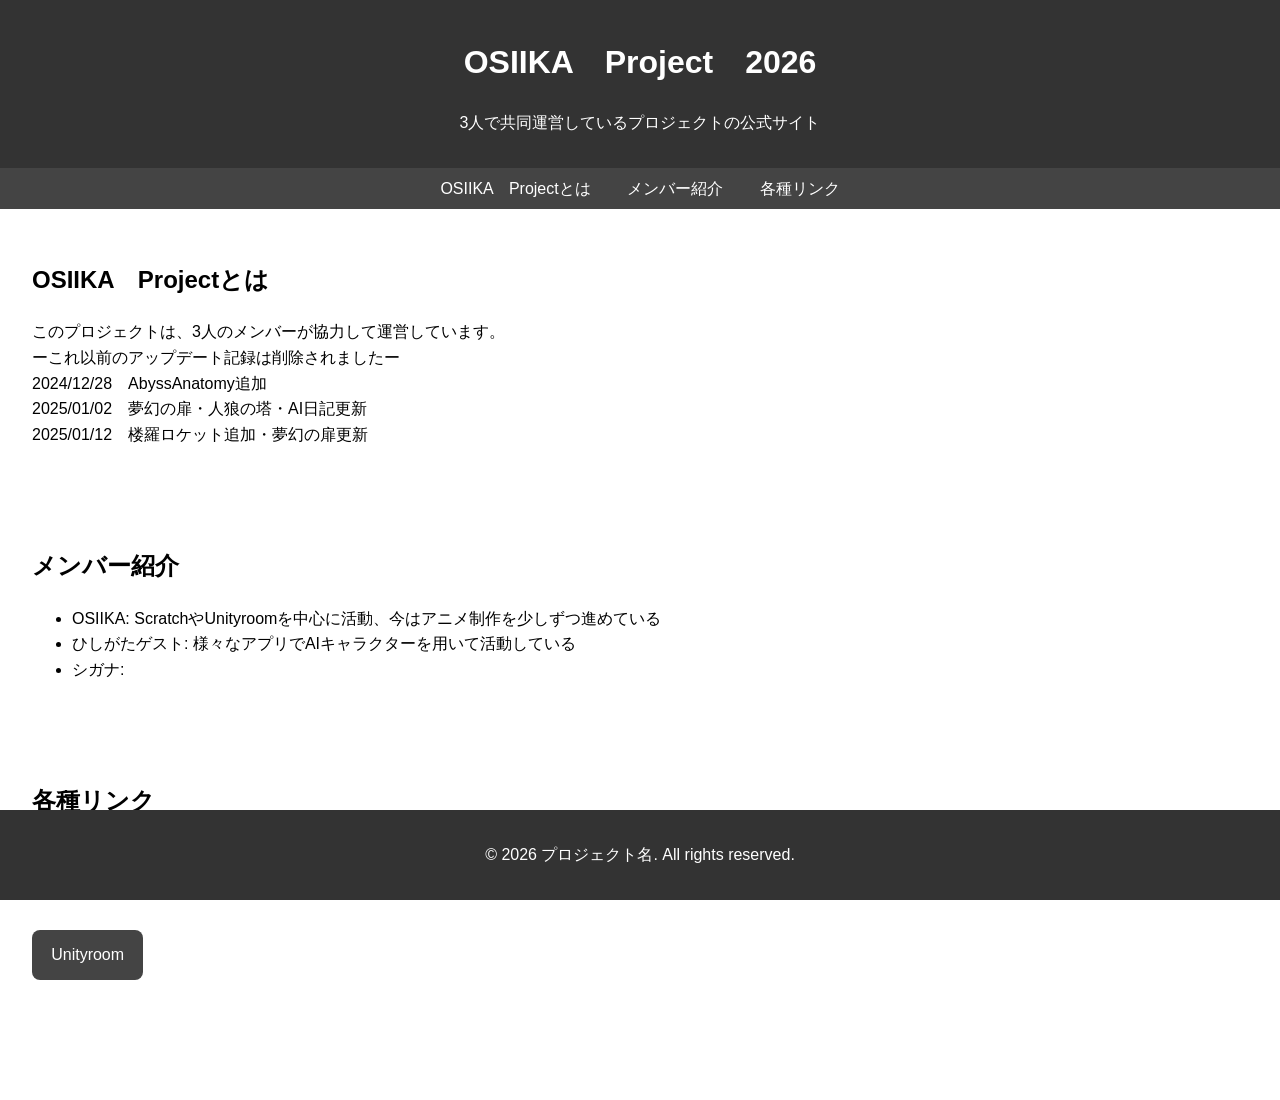
==== index.html @ 26330e9c "Initial commit" ====
<!DOCTYPE html>
<html lang="ja">
<head>
    <meta charset="UTF-8">
    <meta name="viewport" content="width=device-width, initial-scale=1.0">
    <title>プロジェクトサイト</title>
    <link rel="stylesheet" href="stylesheet.css">
</head>
<body>
    <header>
        <h1>OSIIKA　Project　2026</h1>
        <p>3人で共同運営しているプロジェクトの公式サイト</p>
    </header>
    <nav>
        <a href="#about">OSIIKA　Projectとは</a>
        <a href="#members">メンバー紹介</a>
        <a href="#contact">各種リンク</a>
    </nav>
    <section id="about">
        <h2>OSIIKA　Projectとは</h2>
        <p>
            このプロジェクトは、3人のメンバーが協力して運営しています。<br>
            ーこれ以前のアップデート記録は削除されましたー<br>
            2024/12/28　AbyssAnatomy追加<br>
            2025/01/02　夢幻の扉・人狼の塔・AI日記更新<br>
            2025/01/12　楼羅ロケット追加・夢幻の扉更新<br>
        </p>
    </section>
    <section id="members">
        <h2>メンバー紹介</h2>
        <ul>
            <li>OSIIKA: ScratchやUnityroomを中心に活動、今はアニメ制作を少しずつ進めている</li>
            <li>ひしがたゲスト: 様々なアプリでAIキャラクターを用いて活動している</li>
            <li>シガナ: </li>
        </ul>
    </section>
    <section id="contact">
        <h2>各種リンク</h2>
        <p><a class="button-link" href="https://scratch.mit.edu/users/OSIIKA/" target="_blank" rel="noopener noreferrer">Scratch</a></p>
        <p><a class="button-link" href="https://www.unityroom.com/users/1qnpyg8ecboda50slzih" target="_blank" rel="noopener noreferrer">Unityroom</a></p>
    </section>
    <footer>
        <p>&copy; 2026 プロジェクト名. All rights reserved.</p>
    </footer>
</body>
</html>
---- stylesheet.css ----
body {
    font-family: Arial, sans-serif;
    line-height: 1.6;
    margin: 0;
    padding: 0 0 4rem 0;
}
header {
    background: #333;
    color: #fff;
    padding: 1rem 0;
    text-align: center;
}
nav {
    background: #444;
    color: #fff;
    padding: 0.5rem;
    text-align: center;
}
nav a {
    color: #fff;
    margin: 0 1rem;
    text-decoration: none;
}
section {
    padding: 2rem;
}
.button-link {
    display: inline-block;
    background: #444;
    color: #fff;
    padding: 0.75rem 1.2rem;
    border-radius: 0.5rem;
    text-decoration: none;
    margin: 0.5rem 0;
    transition: background 0.2s ease, transform 0.2s ease;
}
.button-link:hover,
.button-link:focus {
    background: #666;
    transform: translateY(-1px);
}
footer {
    background: #333;
    color: #fff;
    text-align: center;
    padding: 1rem 0;
    position: fixed;
    bottom: 0;
    width: 100%;
}
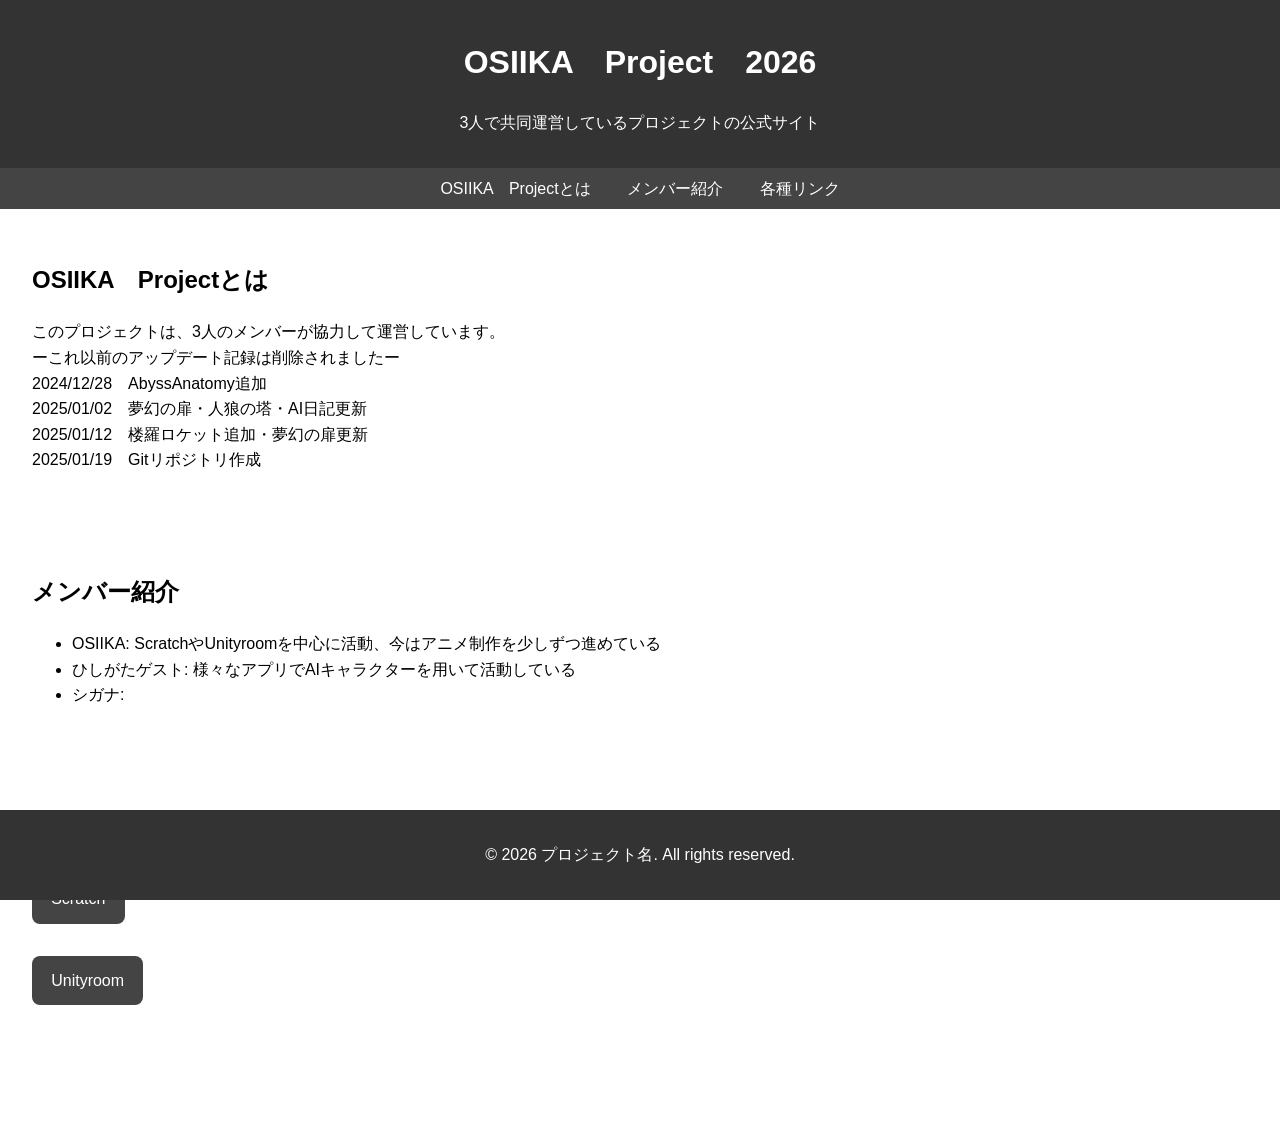
==== commit d1acb9eb: "Update index.html" ====
--- a/index.html
+++ b/index.html
@@ -24,6 +24,7 @@
             2024/12/28　AbyssAnatomy追加<br>
             2025/01/02　夢幻の扉・人狼の塔・AI日記更新<br>
             2025/01/12　楼羅ロケット追加・夢幻の扉更新<br>
+            2025/01/19　Gitリポジトリ作成<br>
         </p>
     </section>
     <section id="members">
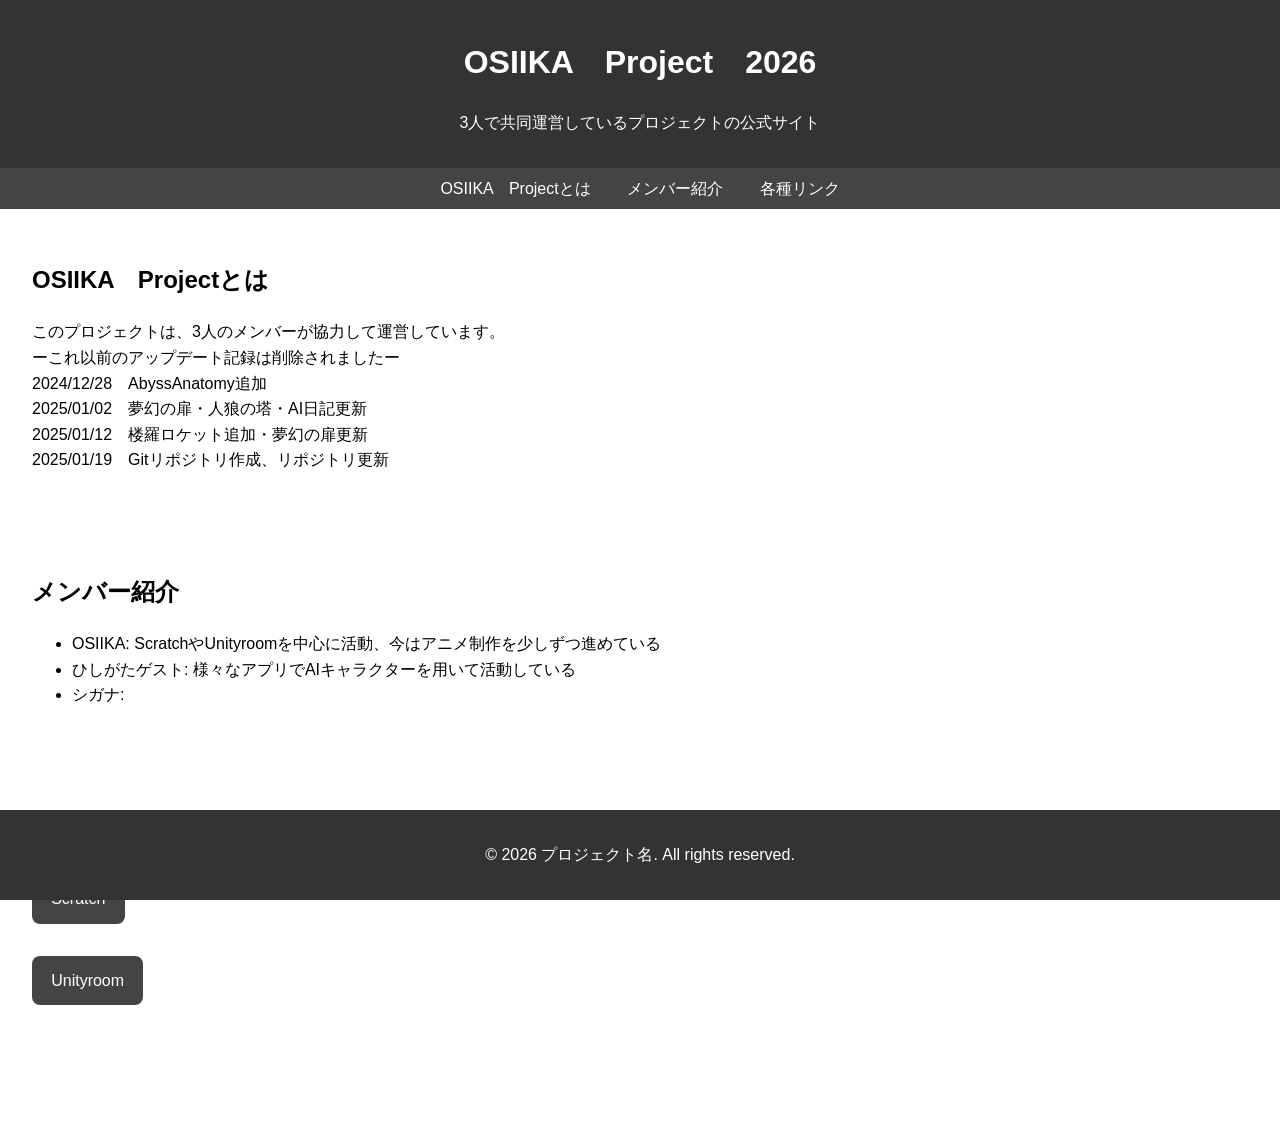
==== commit 1a2de378: "Update index.html" ====
--- a/index.html
+++ b/index.html
@@ -24,7 +24,7 @@
             2024/12/28　AbyssAnatomy追加<br>
             2025/01/02　夢幻の扉・人狼の塔・AI日記更新<br>
             2025/01/12　楼羅ロケット追加・夢幻の扉更新<br>
-            2025/01/19　Gitリポジトリ作成<br>
+            2025/01/19　Gitリポジトリ作成、リポジトリ更新<br>
         </p>
     </section>
     <section id="members">
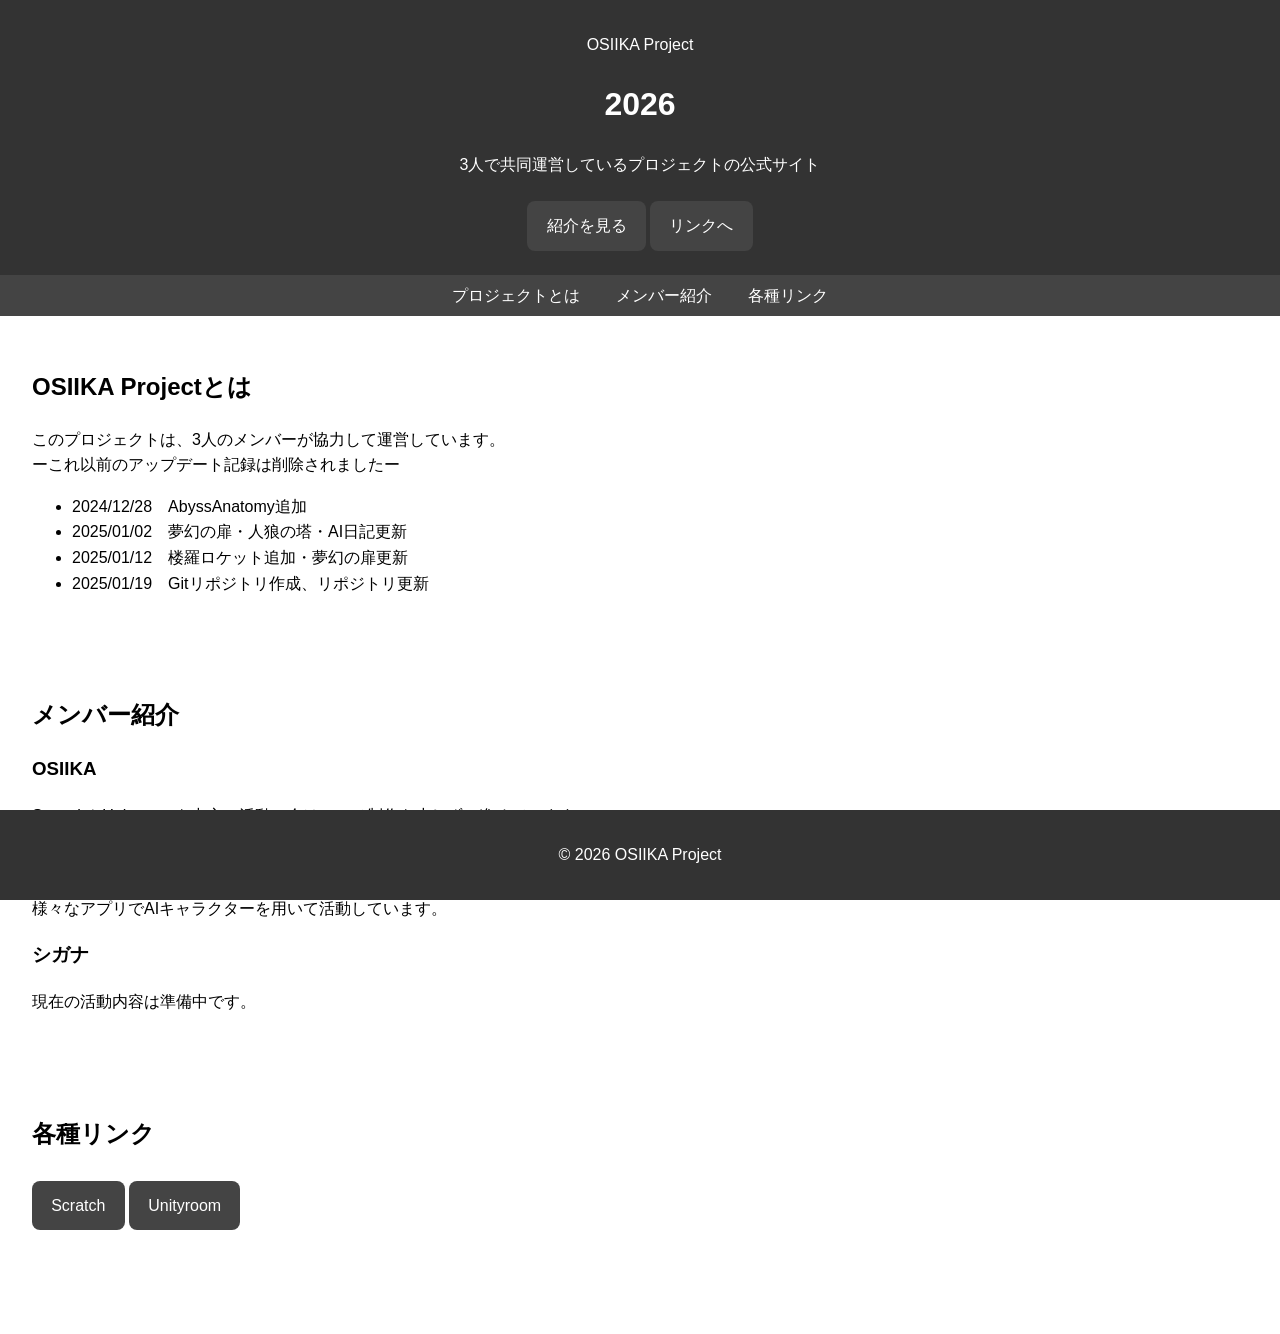
==== commit 423bddbe: "Update index.html" ====
--- a/index.html
+++ b/index.html
@@ -3,45 +3,72 @@
 <head>
     <meta charset="UTF-8">
     <meta name="viewport" content="width=device-width, initial-scale=1.0">
-    <title>プロジェクトサイト</title>
+    <title>OSIIKA Project 2026</title>
     <link rel="stylesheet" href="stylesheet.css">
 </head>
 <body>
-    <header>
-        <h1>OSIIKA　Project　2026</h1>
-        <p>3人で共同運営しているプロジェクトの公式サイト</p>
+    <header class="hero">
+        <div class="hero-content">
+            <p class="eyebrow">OSIIKA Project</p>
+            <h1>2026</h1>
+            <p>3人で共同運営しているプロジェクトの公式サイト</p>
+            <div class="hero-buttons">
+                <a class="button-link" href="#about">紹介を見る</a>
+                <a class="button-link button-secondary" href="#contact">リンクへ</a>
+            </div>
+        </div>
     </header>
-    <nav>
-        <a href="#about">OSIIKA　Projectとは</a>
+
+    <nav class="page-nav">
+        <a href="#about">プロジェクトとは</a>
         <a href="#members">メンバー紹介</a>
         <a href="#contact">各種リンク</a>
     </nav>
-    <section id="about">
-        <h2>OSIIKA　Projectとは</h2>
-        <p>
-            このプロジェクトは、3人のメンバーが協力して運営しています。<br>
-            ーこれ以前のアップデート記録は削除されましたー<br>
-            2024/12/28　AbyssAnatomy追加<br>
-            2025/01/02　夢幻の扉・人狼の塔・AI日記更新<br>
-            2025/01/12　楼羅ロケット追加・夢幻の扉更新<br>
-            2025/01/19　Gitリポジトリ作成、リポジトリ更新<br>
-        </p>
-    </section>
-    <section id="members">
-        <h2>メンバー紹介</h2>
-        <ul>
-            <li>OSIIKA: ScratchやUnityroomを中心に活動、今はアニメ制作を少しずつ進めている</li>
-            <li>ひしがたゲスト: 様々なアプリでAIキャラクターを用いて活動している</li>
-            <li>シガナ: </li>
-        </ul>
-    </section>
-    <section id="contact">
-        <h2>各種リンク</h2>
-        <p><a class="button-link" href="https://scratch.mit.edu/users/OSIIKA/" target="_blank" rel="noopener noreferrer">Scratch</a></p>
-        <p><a class="button-link" href="https://www.unityroom.com/users/1qnpyg8ecboda50slzih" target="_blank" rel="noopener noreferrer">Unityroom</a></p>
-    </section>
+
+    <main class="container">
+        <section id="about" class="section-card">
+            <h2>OSIIKA Projectとは</h2>
+            <p>
+                このプロジェクトは、3人のメンバーが協力して運営しています。<br>
+                ーこれ以前のアップデート記録は削除されましたー
+            </p>
+            <ul class="update-list">
+                <li>2024/12/28　AbyssAnatomy追加</li>
+                <li>2025/01/02　夢幻の扉・人狼の塔・AI日記更新</li>
+                <li>2025/01/12　楼羅ロケット追加・夢幻の扉更新</li>
+                <li>2025/01/19　Gitリポジトリ作成、リポジトリ更新</li>
+            </ul>
+        </section>
+
+        <section id="members" class="section-card">
+            <h2>メンバー紹介</h2>
+            <div class="card-grid">
+                <article class="card">
+                    <h3>OSIIKA</h3>
+                    <p>ScratchやUnityroomを中心に活動。今はアニメ制作を少しずつ進めています。</p>
+                </article>
+                <article class="card">
+                    <h3>ひしがたゲスト</h3>
+                    <p>様々なアプリでAIキャラクターを用いて活動しています。</p>
+                </article>
+                <article class="card">
+                    <h3>シガナ</h3>
+                    <p>現在の活動内容は準備中です。</p>
+                </article>
+            </div>
+        </section>
+
+        <section id="contact" class="section-card">
+            <h2>各種リンク</h2>
+            <div class="link-grid">
+                <a class="button-link" href="https://scratch.mit.edu/users/OSIIKA/" target="_blank" rel="noopener noreferrer">Scratch</a>
+                <a class="button-link" href="https://www.unityroom.com/users/1qnpyg8ecboda50slzih" target="_blank" rel="noopener noreferrer">Unityroom</a>
+            </div>
+        </section>
+    </main>
+
     <footer>
-        <p>&copy; 2026 プロジェクト名. All rights reserved.</p>
+        <p>&copy; 2026 OSIIKA Project</p>
     </footer>
 </body>
 </html>
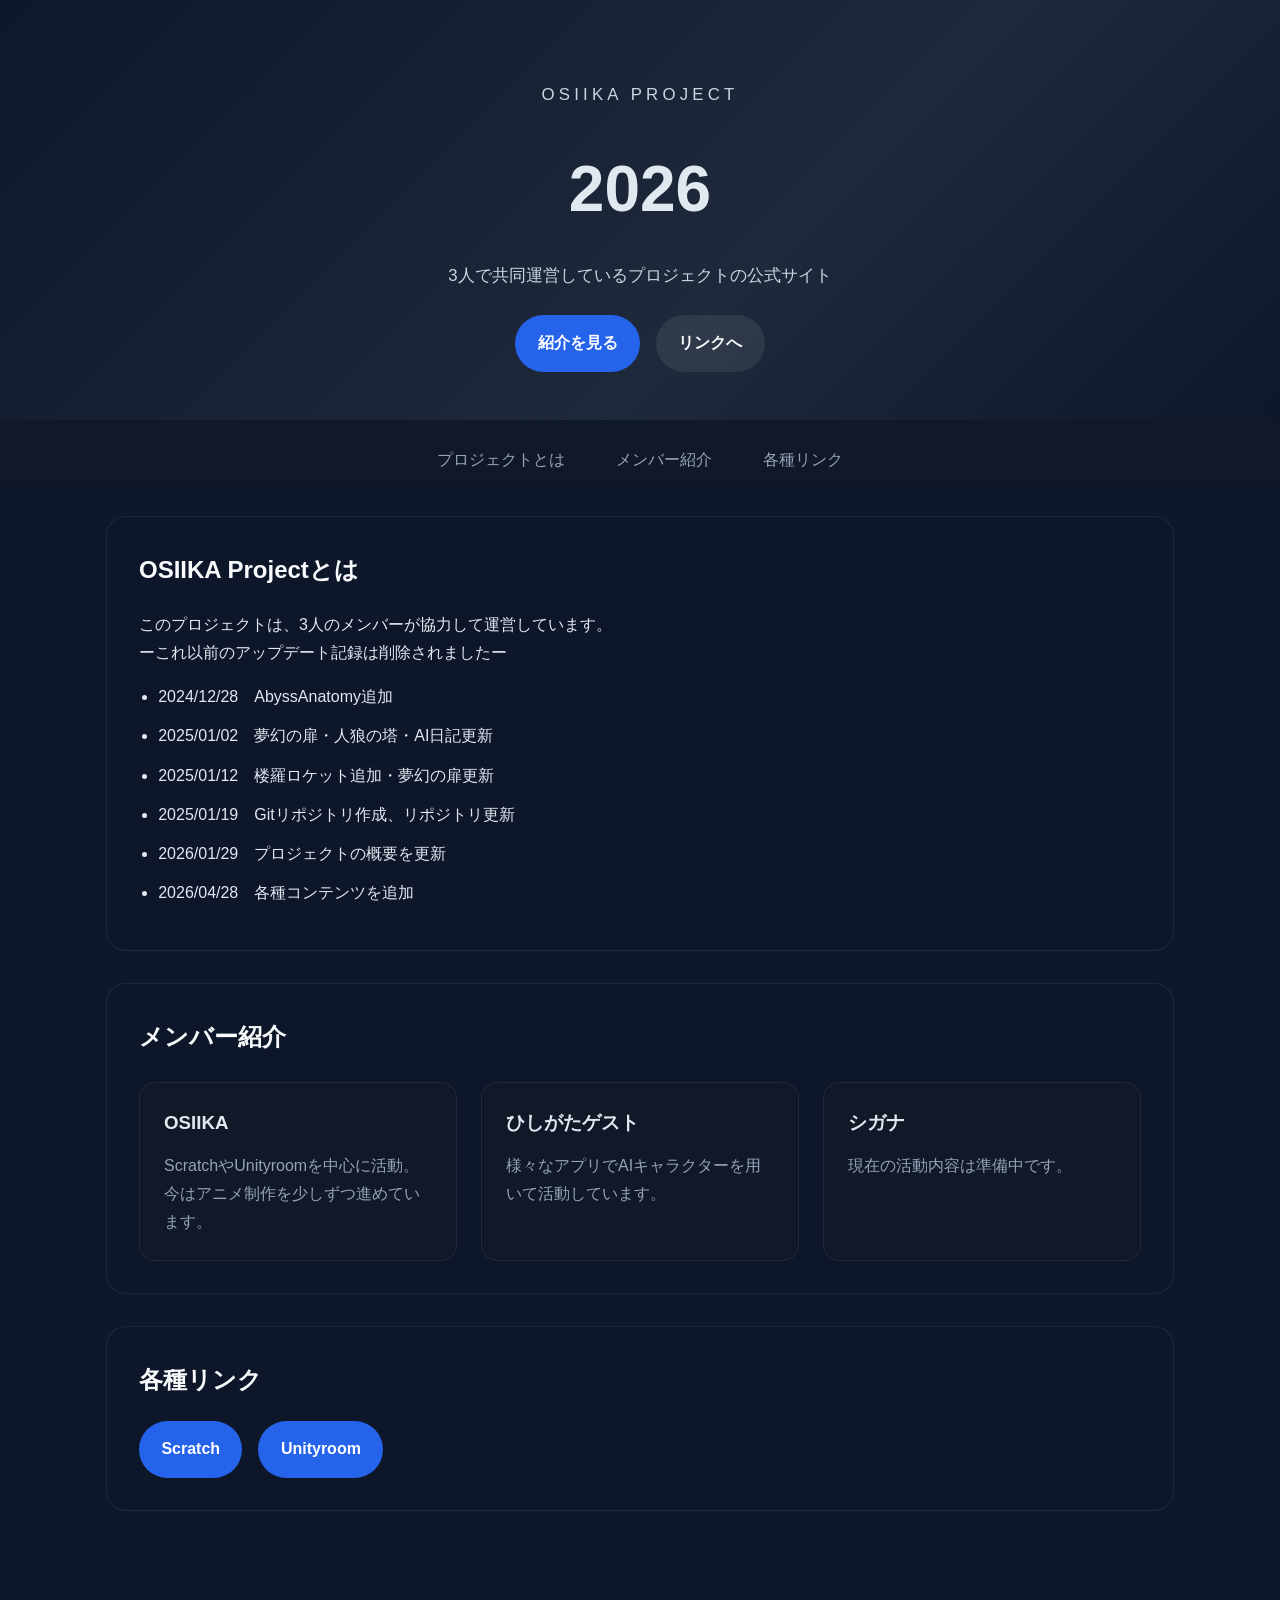
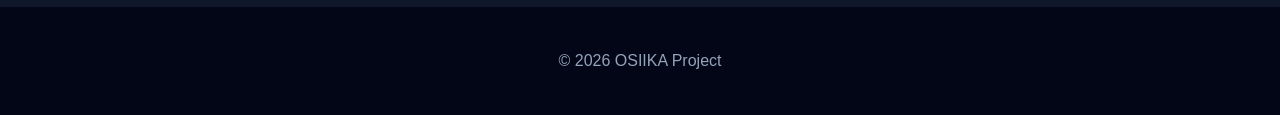
==== commit 0bffd69b: "Update index.html and add HishigataGuest.html" ====
--- a/index.html
+++ b/index.html
@@ -37,6 +37,8 @@
                 <li>2025/01/02　夢幻の扉・人狼の塔・AI日記更新</li>
                 <li>2025/01/12　楼羅ロケット追加・夢幻の扉更新</li>
                 <li>2025/01/19　Gitリポジトリ作成、リポジトリ更新</li>
+                <li>2026/01/29　プロジェクトの概要を更新</li>
+                <li>2026/04/28　各種コンテンツを追加</li>
             </ul>
         </section>
 
--- a/stylesheet.css
+++ b/stylesheet.css
@@ -1,50 +1,197 @@
+:root {
+    color-scheme: dark;
+    font-family: "Segoe UI", Arial, sans-serif;
+    background-color: #0f172a;
+    color: #e2e8f0;
+    line-height: 1.75;
+}
+
+* {
+    box-sizing: border-box;
+}
+
 body {
-    font-family: Arial, sans-serif;
-    line-height: 1.6;
     margin: 0;
-    padding: 0 0 4rem 0;
+    min-height: 100vh;
 }
-header {
-    background: #333;
-    color: #fff;
-    padding: 1rem 0;
+
+a {
+    color: inherit;
+}
+
+.hero {
+    background: linear-gradient(135deg, #0f172a 0%, #1e293b 60%, #0f172a 100%);
+    padding: 4rem 1rem 3rem;
     text-align: center;
 }
-nav {
-    background: #444;
+
+.hero-content {
+    max-width: 900px;
+    margin: 0 auto;
+}
+
+.eyebrow {
+    text-transform: uppercase;
+    letter-spacing: 0.25em;
+    color: #60a5fa;
+    margin-bottom: 1rem;
+    font-size: 0.9rem;
+}
+
+.hero h1 {
+    font-size: clamp(2.5rem, 5vw, 4.5rem);
+    margin: 0;
+}
+
+.hero p {
+    max-width: 720px;
+    margin: 1rem auto 1.5rem;
+    color: #cbd5e1;
+    font-size: 1.05rem;
+}
+
+.hero-buttons {
+    display: flex;
+    flex-wrap: wrap;
+    justify-content: center;
+    gap: 1rem;
+}
+
+.page-nav {
+    display: flex;
+    justify-content: center;
+    gap: 1.2rem;
+    flex-wrap: wrap;
+    padding: 1rem 1rem 0;
+    background: #111827;
+}
+
+.page-nav a {
+    color: #94a3b8;
+    text-decoration: none;
+    padding: 0.65rem 1rem;
+    border-radius: 999px;
+    transition: background 0.2s ease, color 0.2s ease;
+}
+
+.page-nav a:hover,
+.page-nav a:focus-visible {
+    background: rgba(148, 163, 184, 0.12);
+    color: #ffffff;
+}
+
+.container {
+    max-width: 1100px;
+    margin: 0 auto;
+    padding: 2rem 1rem 4rem;
+}
+
+.section-card {
+    background: rgba(15, 23, 42, 0.88);
+    border: 1px solid rgba(148, 163, 184, 0.12);
+    border-radius: 1.25rem;
+    padding: 2rem;
+    margin-bottom: 2rem;
+}
+
+.section-card h2 {
+    margin-top: 0;
+    color: #f8fafc;
+}
+
+.update-list {
+    padding-left: 1.2rem;
+    margin: 1rem 0 0;
+}
+
+.update-list li {
+    margin-bottom: 0.7rem;
+}
+
+.card-grid {
+    display: grid;
+    grid-template-columns: repeat(3, minmax(0, 1fr));
+    gap: 1.5rem;
+    margin-top: 1.5rem;
+}
+
+.card {
+    background: #111827;
+    border: 1px solid rgba(148, 163, 184, 0.12);
+    border-radius: 1rem;
+    padding: 1.5rem;
+}
+
+.card h3 {
+    margin-top: 0;
+    margin-bottom: 0.75rem;
+    color: #e2e8f0;
+}
+
+.card p {
+    margin: 0;
+    color: #94a3b8;
+}
+
+.link-grid {
+    display: flex;
+    flex-wrap: wrap;
+    gap: 1rem;
+    align-items: center;
+    margin-top: 1rem;
+}
+
+.button-link {
+    display: inline-flex;
+    align-items: center;
+    justify-content: center;
+    background: #2563eb;
     color: #fff;
-    padding: 0.5rem;
-    text-align: center;
-}
-nav a {
-    color: #fff;
-    margin: 0 1rem;
+    padding: 0.9rem 1.4rem;
+    border-radius: 999px;
     text-decoration: none;
-}
-section {
-    padding: 2rem;
-}
-.button-link {
-    display: inline-block;
-    background: #444;
-    color: #fff;
-    padding: 0.75rem 1.2rem;
-    border-radius: 0.5rem;
-    text-decoration: none;
-    margin: 0.5rem 0;
+    font-weight: 600;
     transition: background 0.2s ease, transform 0.2s ease;
 }
+
 .button-link:hover,
-.button-link:focus {
-    background: #666;
+.button-link:focus-visible {
+    background: #1d4ed8;
     transform: translateY(-1px);
 }
+
+.button-secondary {
+    background: rgba(255, 255, 255, 0.08);
+    color: #f8fafc;
+}
+
 footer {
-    background: #333;
-    color: #fff;
     text-align: center;
-    padding: 1rem 0;
-    position: fixed;
-    bottom: 0;
-    width: 100%;
-}+    padding: 1.5rem 1rem;
+    color: #94a3b8;
+    background: #020617;
+}
+
+@media (max-width: 920px) {
+    .card-grid {
+        grid-template-columns: 1fr;
+    }
+}
+
+@media (max-width: 640px) {
+    .hero {
+        padding: 3rem 1rem 2.5rem;
+    }
+
+    .hero p {
+        font-size: 1rem;
+    }
+
+    .hero-buttons {
+        flex-direction: column;
+    }
+
+    .page-nav {
+        padding-bottom: 1rem;
+    }
+}
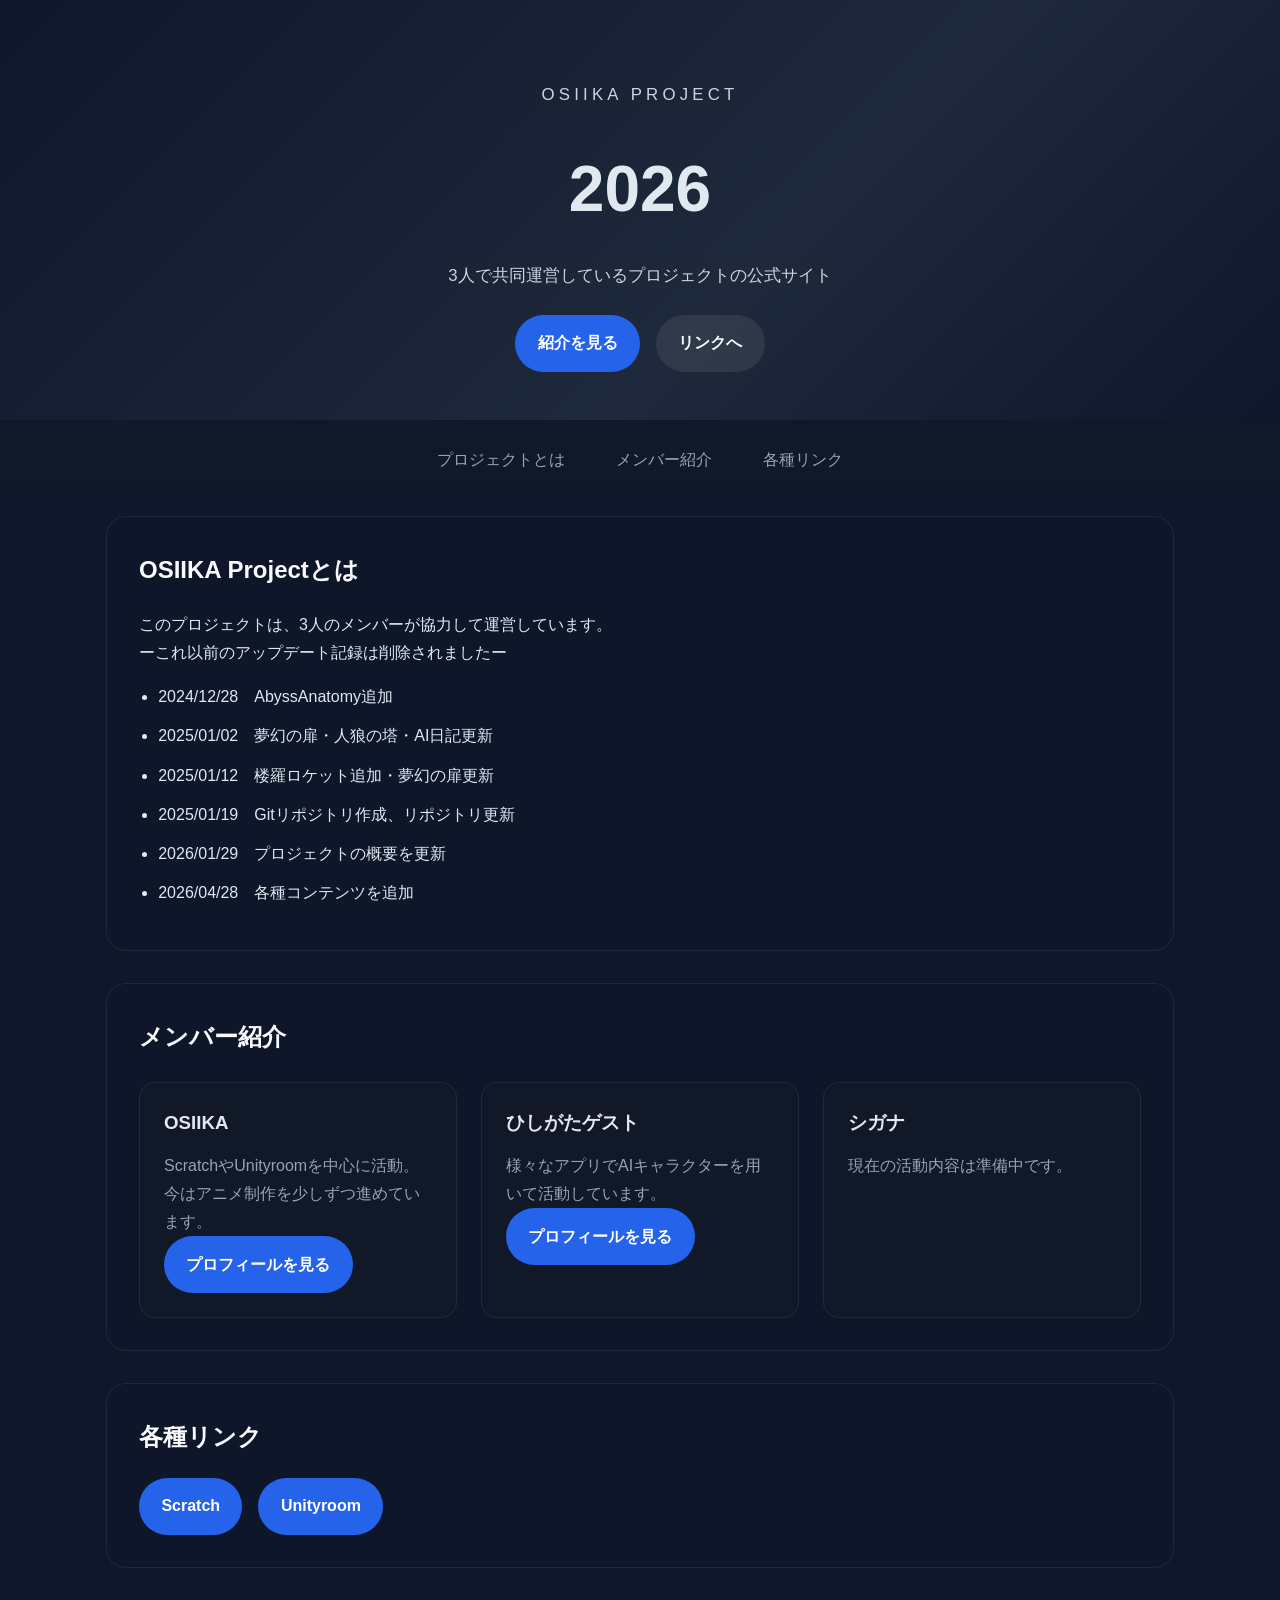
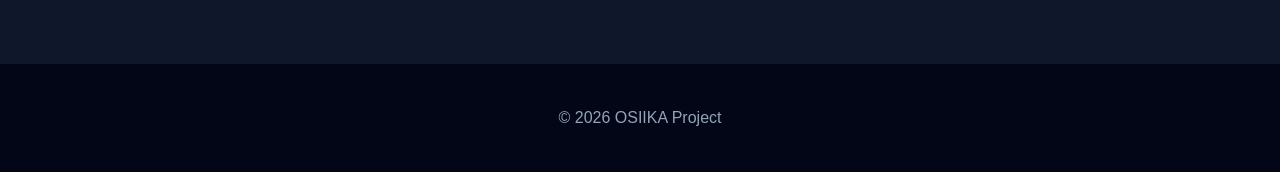
==== commit d374d6d4: "Add navigation links and OSIIKA profile page" ====
--- a/index.html
+++ b/index.html
@@ -48,10 +48,12 @@
                 <article class="card">
                     <h3>OSIIKA</h3>
                     <p>ScratchやUnityroomを中心に活動。今はアニメ制作を少しずつ進めています。</p>
+                    <a class="button-link" href="OSIIKA.html">プロフィールを見る</a>
                 </article>
                 <article class="card">
                     <h3>ひしがたゲスト</h3>
                     <p>様々なアプリでAIキャラクターを用いて活動しています。</p>
+                    <a class="button-link" href="HishigataGuest.html">プロフィールを見る</a>
                 </article>
                 <article class="card">
                     <h3>シガナ</h3>
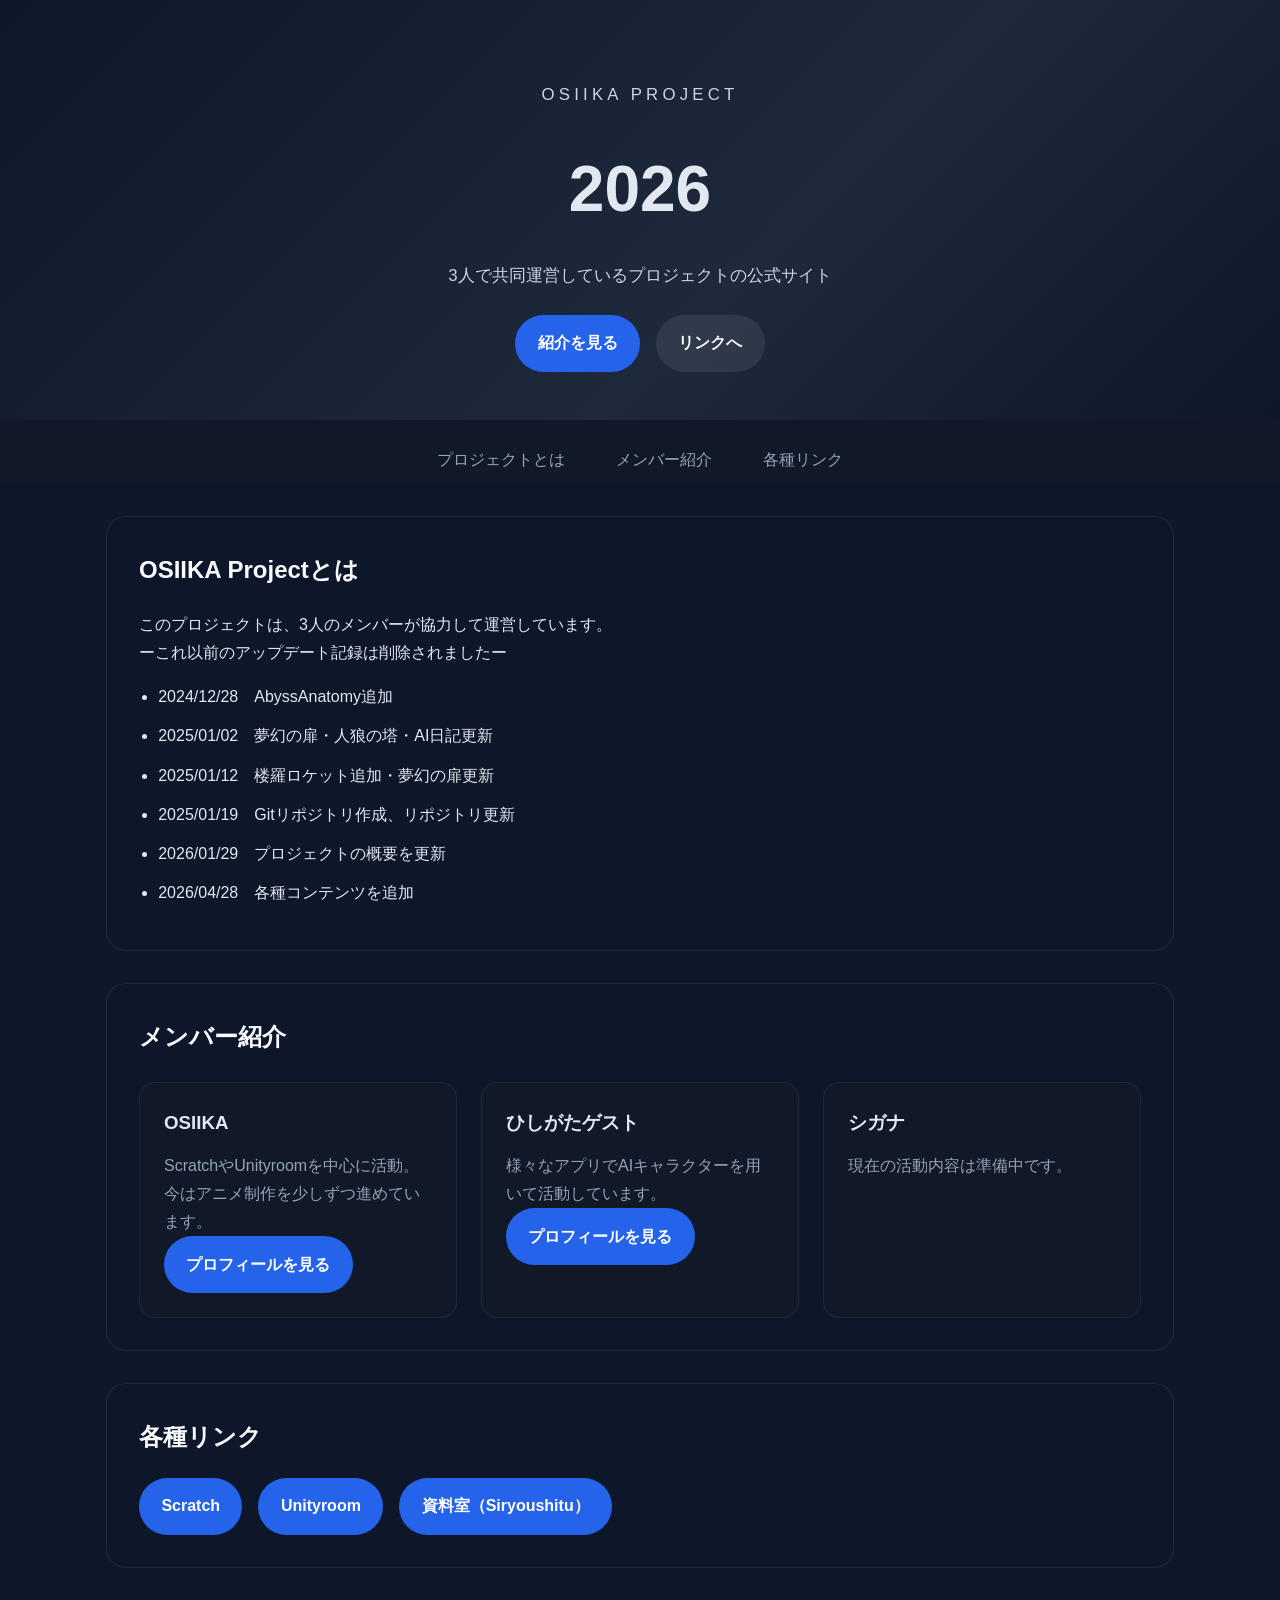
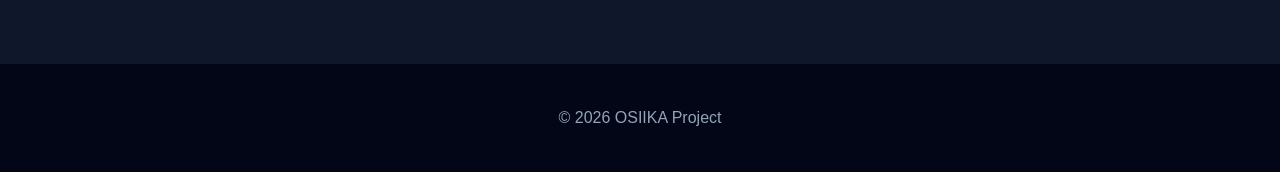
==== commit 526bb782: "Save updated Siryoushitu and index links" ====
--- a/index.html
+++ b/index.html
@@ -67,6 +67,7 @@
             <div class="link-grid">
                 <a class="button-link" href="https://scratch.mit.edu/users/OSIIKA/" target="_blank" rel="noopener noreferrer">Scratch</a>
                 <a class="button-link" href="https://www.unityroom.com/users/1qnpyg8ecboda50slzih" target="_blank" rel="noopener noreferrer">Unityroom</a>
+                <a class="button-link" href="Siryoushitu.html">資料室（Siryoushitu）</a>
             </div>
         </section>
     </main>
